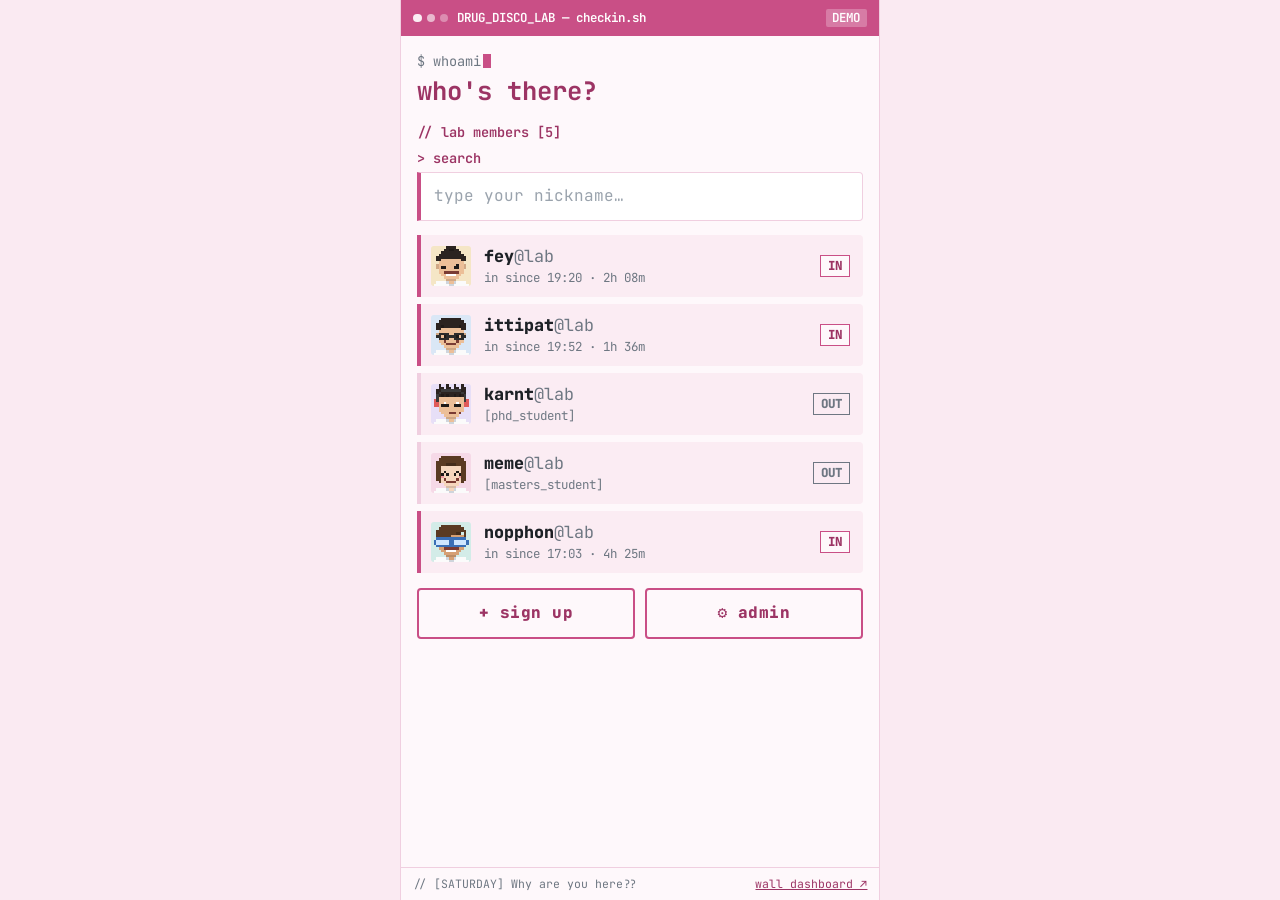
==== docs/app/index.html @ cebe3c1f "check in and sign in demo" ====
<!doctype html>
<html lang="en">
<head>
  <meta charset="utf-8">
  <meta name="viewport" content="width=device-width, initial-scale=1, viewport-fit=cover">
  <meta name="theme-color" content="#2f6fb5">
  <meta name="robots" content="noindex, nofollow">
  <meta name="apple-mobile-web-app-capable" content="yes">
  <title>Lab check-in</title>
  <link rel="preconnect" href="https://fonts.googleapis.com">
  <link rel="preconnect" href="https://fonts.gstatic.com" crossorigin>
  <link href="https://fonts.googleapis.com/css2?family=JetBrains+Mono:wght@400;600;800&display=swap" rel="stylesheet">
  <link rel="stylesheet" href="app.css">
</head>
<body>
  <div class="app">
    <header class="titlebar">
      <div class="dots"><span></span><span></span><span></span></div>
      <div class="title">DRUG_DISCO_LAB — checkin.sh</div>
      <span class="demo-tag" id="demoTag" hidden>DEMO</span>
    </header>

    <!-- every screen is drawn in here by app.js -->
    <main class="view" id="view" aria-live="polite"></main>

    <footer class="footer">
      <span id="dayLine">// presence.sh</span>
      <a href="../" class="link">wall dashboard ↗</a>
    </footer>
  </div>

  <script src="../js/config.js"></script>
  <script src="../js/themes.js"></script>
  <script src="../js/avatar.js"></script>
  <script src="../js/backend-demo.js"></script>
  <script src="app.js"></script>
</body>
</html>
---- docs/app/app.css ----
/* Drug Disco Lab — mobile check-in app
 * Same terminal look and day colours as the wall dashboard, sized for phones. */

:root {
  --bg: #e8f0f9;
  --surface: #f8fbfe;
  --line: #cfdff1;
  --accent: #2f6fb5;
  --accent-ink: #1f5390;
  --accent-soft: #dae7f6;
  --ink: #1d2126;
  --ink-2: #4a525c;
  --muted: #6e7782;
  --danger: #c8333a;
  --ok: #1f8a4c;
  --mono: 'JetBrains Mono', 'DejaVu Sans Mono', 'Menlo', 'Consolas', monospace;
  --emoji: 'Noto Color Emoji', 'Apple Color Emoji', 'Segoe UI Emoji', sans-serif;
}

* { box-sizing: border-box; -webkit-tap-highlight-color: transparent; }
[hidden] { display: none !important; }

html, body {
  margin: 0;
  min-height: 100%;
  background: var(--bg);
  color: var(--ink);
  font-family: var(--mono);
  font-size: 16px;
  line-height: 1.4;
}

button, input, select { font: inherit; color: inherit; }
button { cursor: pointer; }
:focus-visible { outline: 3px solid var(--accent); outline-offset: 2px; }

.app {
  max-width: 480px;
  min-height: 100dvh;
  margin: 0 auto;
  display: flex;
  flex-direction: column;
  background: var(--surface);
  border-left: 1px solid var(--line);
  border-right: 1px solid var(--line);
}

/* ── title bar ─────────────────────────────────────────────── */
.titlebar {
  position: sticky; top: 0; z-index: 5;
  display: flex; align-items: center; gap: .7em;
  padding: .7em 1em;
  padding-top: max(.7em, env(safe-area-inset-top));
  background: var(--accent);
  color: #fff;
  font-size: .78em;
  font-weight: 600;
}
.dots { display: flex; gap: .35em; }
.dots span { width: .7em; height: .7em; border-radius: 50%; background: rgba(255,255,255,.9); }
.dots span:nth-child(2) { background: rgba(255,255,255,.6); }
.dots span:nth-child(3) { background: rgba(255,255,255,.35); }
.title { flex: 1; white-space: nowrap; overflow: hidden; text-overflow: ellipsis; }
.demo-tag { padding: .05em .5em; background: rgba(255,255,255,.25); border-radius: 2px; }

/* ── main area ─────────────────────────────────────────────── */
.view {
  flex: 1;
  padding: 1em 1em 1.5em;
  animation: enter .35s ease-out;
}
.view.swap { animation: none; }
@keyframes enter { from { opacity: 0; transform: translateY(8px); } }

.prompt { color: var(--muted); font-size: .85em; }
.cursor {
  display: inline-block; width: .55em; height: 1em; margin-left: .15em; vertical-align: -.12em;
  background: var(--accent); animation: blink 1.05s steps(1) infinite;
}
@keyframes blink { 50% { opacity: 0; } }

h1.big { margin: .2em 0 .6em; font-size: 1.6em; line-height: 1.2; color: var(--accent-ink); }
h2 { margin: 1.2em 0 .5em; font-size: .85em; color: var(--accent-ink); font-weight: 600; }
.muted { color: var(--muted); }
.small { font-size: .82em; }

.back {
  display: inline-flex; align-items: center; gap: .4em;
  margin: -.2em 0 .6em;
  padding: .4em .2em;
  background: none; border: 0;
  color: var(--accent-ink);
}

/* ── inputs ────────────────────────────────────────────────── */
.field { display: block; margin: 0 0 .9em; }
.field .label { display: block; margin-bottom: .3em; color: var(--accent-ink); font-size: .85em; font-weight: 600; }
.field .hint { display: block; margin-top: .25em; color: var(--muted); font-size: .75em; }
input[type=text], input[type=search], input[type=password], input[type=tel], select {
  width: 100%;
  padding: .75em .8em;
  background: #fff;
  border: 1px solid var(--line);
  border-left: 4px solid var(--accent);
  border-radius: 0 4px 4px 0;
  font-size: 1em;
}
input::placeholder { color: #9aa3ad; }

/* ── buttons ───────────────────────────────────────────────── */
.btn {
  display: flex; align-items: center; justify-content: center; gap: .5em;
  width: 100%;
  min-height: 3.2em;
  margin: .5em 0;
  padding: .7em 1em;
  border: 2px solid var(--accent);
  border-radius: 4px;
  background: var(--surface);
  color: var(--accent-ink);
  font-weight: 800;
  letter-spacing: .03em;
}
.btn.primary { background: var(--accent); color: #fff; font-size: 1.15em; min-height: 3.6em; }
.btn.danger  { border-color: var(--danger); color: var(--danger); }
.btn.danger.primary { background: var(--danger); color: #fff; }
.btn:active { transform: translateY(1px); }
.btn[disabled] { opacity: .5; }
.row { display: flex; gap: .6em; }
.row .btn { flex: 1; }
.linkbtn { background: none; border: 0; padding: .6em 0; color: var(--accent-ink); text-decoration: underline; }

/* ── member list ───────────────────────────────────────────── */
.members { list-style: none; margin: 0; padding: 0; }
.member {
  display: grid;
  grid-template-columns: 2.6em minmax(0, 1fr) auto;
  align-items: center;
  gap: .75em;
  width: 100%;
  margin: 0 0 .45em;
  padding: .65em .8em .65em .6em;
  background: color-mix(in srgb, var(--accent-soft) 40%, var(--surface));
  border: 0;
  border-left: 4px solid var(--line);
  border-radius: 0 4px 4px 0;
  text-align: left;
}
.member.in { border-left-color: var(--accent); }
.avatar {
  display: grid; place-items: center;
  width: 2.5em; height: 2.5em;
  background: var(--accent-soft); color: var(--accent-ink);
  font-weight: 800; border-radius: 3px;
}
.avatar.big { width: 3.4em; height: 3.4em; font-size: 1.2em; }
.who { min-width: 0; }
.nick { font-weight: 800; font-size: 1.05em; }
.nick .at { color: var(--muted); font-weight: 400; }
.pos { display: block; color: var(--muted); font-size: .78em; white-space: nowrap; overflow: hidden; text-overflow: ellipsis; }
.badge {
  padding: .1em .55em;
  border: 1px solid var(--muted);
  color: var(--muted);
  font-size: .78em; font-weight: 800;
}
.badge.in { border-color: var(--accent); color: var(--accent-ink); background: var(--surface); }
.continue { border-left-color: var(--accent); background: var(--accent-soft); }

/* ── PIN pad ───────────────────────────────────────────────── */
.who-head { display: flex; align-items: center; gap: .9em; margin: .3em 0 1em; }
.who-head .nick { font-size: 1.3em; }
.pin-dots { display: flex; justify-content: center; gap: .6em; margin: 1em 0 .4em; }
.pin-dots span {
  width: 1.1em; height: 1.1em;
  border: 2px solid var(--accent);
  border-radius: 50%;
  transition: background .1s;
}
.pin-dots span.on { background: var(--accent); }
.pin-dots.shake { animation: shake .4s; }
@keyframes shake { 20%, 60% { transform: translateX(-8px); } 40%, 80% { transform: translateX(8px); } }
.msg { min-height: 1.5em; margin: .3em 0 .6em; text-align: center; font-size: .9em; }
.msg.err { color: var(--danger); font-weight: 600; }
.msg.ok { color: var(--ok); font-weight: 600; }
.keypad { display: grid; grid-template-columns: repeat(3, 1fr); gap: .6em; max-width: 340px; margin: 0 auto; }
.key {
  min-height: 3.6em;
  background: color-mix(in srgb, var(--accent-soft) 55%, var(--surface));
  border: 1px solid var(--line);
  border-radius: 6px;
  font-size: 1.4em; font-weight: 800;
  color: var(--accent-ink);
}
.key:active { background: var(--accent); color: #fff; }
.key.ghost { background: none; border-color: transparent; font-size: 1.1em; }

/* ── feelings ──────────────────────────────────────────────── */
.emojis { display: grid; grid-template-columns: repeat(7, 1fr); gap: .35em; margin: .3em 0 .7em; }
.emoji {
  aspect-ratio: 1;
  font-family: var(--emoji);
  font-size: 1.45em;
  background: var(--surface);
  border: 1px solid var(--line);
  border-radius: 6px;
  padding: 0;
}
.emoji.on { background: var(--accent-soft); border: 2px solid var(--accent); transform: scale(1.06); }
.counter { float: right; color: var(--muted); font-size: .75em; font-weight: 400; }

.statusbox {
  margin: 0 0 1em;
  padding: .7em .9em;
  background: color-mix(in srgb, var(--accent-soft) 45%, var(--surface));
  border-left: 4px solid var(--accent);
}
.statusbox .big { font-size: 1.25em; font-weight: 800; color: var(--accent-ink); }

/* ── success screen ────────────────────────────────────────── */
.terminal { margin: .5em 0 1em; padding: .9em; background: var(--ink); color: #d6e2f0; border-radius: 6px; font-size: .9em; min-height: 9em; }
.terminal .ok { color: #7ee2a8; font-weight: 800; }
.terminal .hl { color: #fff; font-weight: 800; font-size: 1.15em; }
.bigmark { font-size: 3.2em; line-height: 1; color: var(--accent); font-weight: 800; text-align: center; margin: .3em 0; animation: pop .5s cubic-bezier(.2,.8,.2,1); }
@keyframes pop { 0% { transform: scale(.3); opacity: 0; } 70% { transform: scale(1.15); } }
.countdown { height: 4px; background: var(--line); overflow: hidden; border-radius: 2px; }
.countdown i { display: block; height: 100%; background: var(--accent); animation: drain linear forwards; }
@keyframes drain { from { width: 100%; } to { width: 0; } }

/* ── admin ─────────────────────────────────────────────────── */
.tabs { display: flex; gap: .4em; margin: .4em 0 .8em; }
.tab { flex: 1; padding: .55em .4em; background: var(--surface); border: 1px solid var(--line); border-bottom: 3px solid var(--line); font-weight: 600; color: var(--muted); }
.tab.on { border-bottom-color: var(--accent); color: var(--accent-ink); }
.card { margin: 0 0 .6em; padding: .7em .8em; border: 1px solid var(--line); border-left: 4px solid var(--accent); border-radius: 0 4px 4px 0; background: #fff; }
.card.inactive { opacity: .6; border-left-color: var(--muted); }
.card .meta { color: var(--muted); font-size: .78em; margin: .15em 0 .5em; }
.chips { display: flex; flex-wrap: wrap; gap: .4em; }
.chip { padding: .45em .7em; border: 1px solid var(--accent); border-radius: 4px; background: var(--surface); color: var(--accent-ink); font-size: .82em; font-weight: 600; }
.chip.danger { border-color: var(--danger); color: var(--danger); }
.chip.armed { background: var(--danger); color: #fff; }
.pinshow { margin: .5em 0 0; padding: .6em; background: var(--accent-soft); text-align: center; font-size: 1.4em; font-weight: 800; letter-spacing: .25em; color: var(--accent-ink); }
.empty { color: var(--muted); padding: .8em 0; }

/* ── avatars & builder ─────────────────────────────────────── */
.avatar.face { background: none; padding: 0; overflow: hidden; }
.avatar svg { display: block; width: 100%; height: 100%; }
.builder { margin: .4em 0 1em; padding: .8em; border: 1px dashed var(--line); border-radius: 6px; }
.builder h2 { margin-top: 0; }
.av-top { display: flex; flex-direction: column; align-items: center; gap: .4em; margin: .4em 0 .8em; }
.av-preview {
  display: grid; place-items: center;
  background: var(--accent-soft); color: var(--accent-ink);
  border: 3px solid var(--accent); border-radius: 6px;
  font-size: 2.6em; font-weight: 800; line-height: 1; overflow: hidden;   /* initials-only preview */
  width: 3.1em; height: 3.1em;
}
.av-preview.face { font-size: 1em; width: 8em; height: 8em; padding: 0; }
.av-preview svg { display: block; width: 100%; height: 100%; }
.av-ini { color: var(--muted); font-size: .8em; }
.av-row { display: grid; grid-template-columns: 6.5em auto minmax(0, 1fr) auto; align-items: center; gap: .5em; margin: .35em 0; }
.av-row:has(.av-sw) { grid-template-columns: 6.5em minmax(0, 1fr); }
.av-label { color: var(--accent-ink); font-size: .8em; font-weight: 600; }
.av-val { text-align: center; font-weight: 600; }
.av-btn { width: 2.6em; height: 2.4em; border: 1px solid var(--line); border-radius: 4px; background: var(--surface); color: var(--accent-ink); }
.av-sw { display: flex; flex-wrap: wrap; gap: .35em; }
.sw { width: 1.9em; height: 1.9em; border-radius: 50%; border: 2px solid rgba(0,0,0,.08); padding: 0; }
.sw.on { outline: 3px solid var(--accent); outline-offset: 2px; }

/* ── footer ────────────────────────────────────────────────── */
.footer {
  display: flex; justify-content: space-between; gap: 1em;
  padding: .7em 1em;
  padding-bottom: max(.7em, env(safe-area-inset-bottom));
  border-top: 1px solid var(--line);
  color: var(--muted);
  font-size: .72em;
}
.link { color: var(--accent-ink); }

@media (prefers-reduced-motion: reduce) {
  *, *::before, *::after { animation: none !important; transition: none !important; }
}
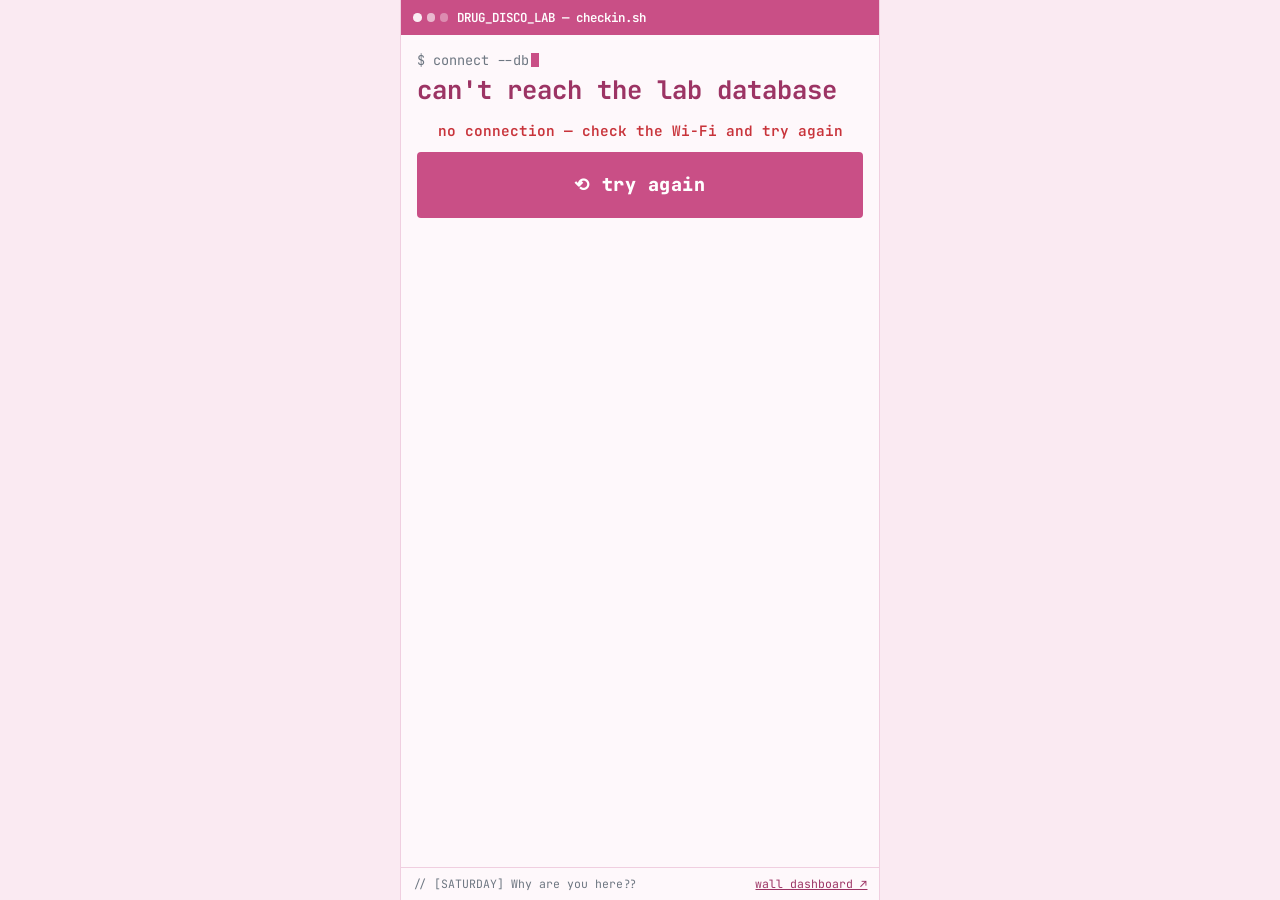
==== commit f28af045: "launch live set up" ====
--- a/docs/app/index.html
+++ b/docs/app/index.html
@@ -33,6 +33,8 @@
   <script src="../js/themes.js"></script>
   <script src="../js/avatar.js"></script>
   <script src="../js/backend-demo.js"></script>
+  <script src="../js/backend-supabase.js"></script>
+  <script src="../js/backend.js"></script>
   <script src="app.js"></script>
 </body>
 </html>
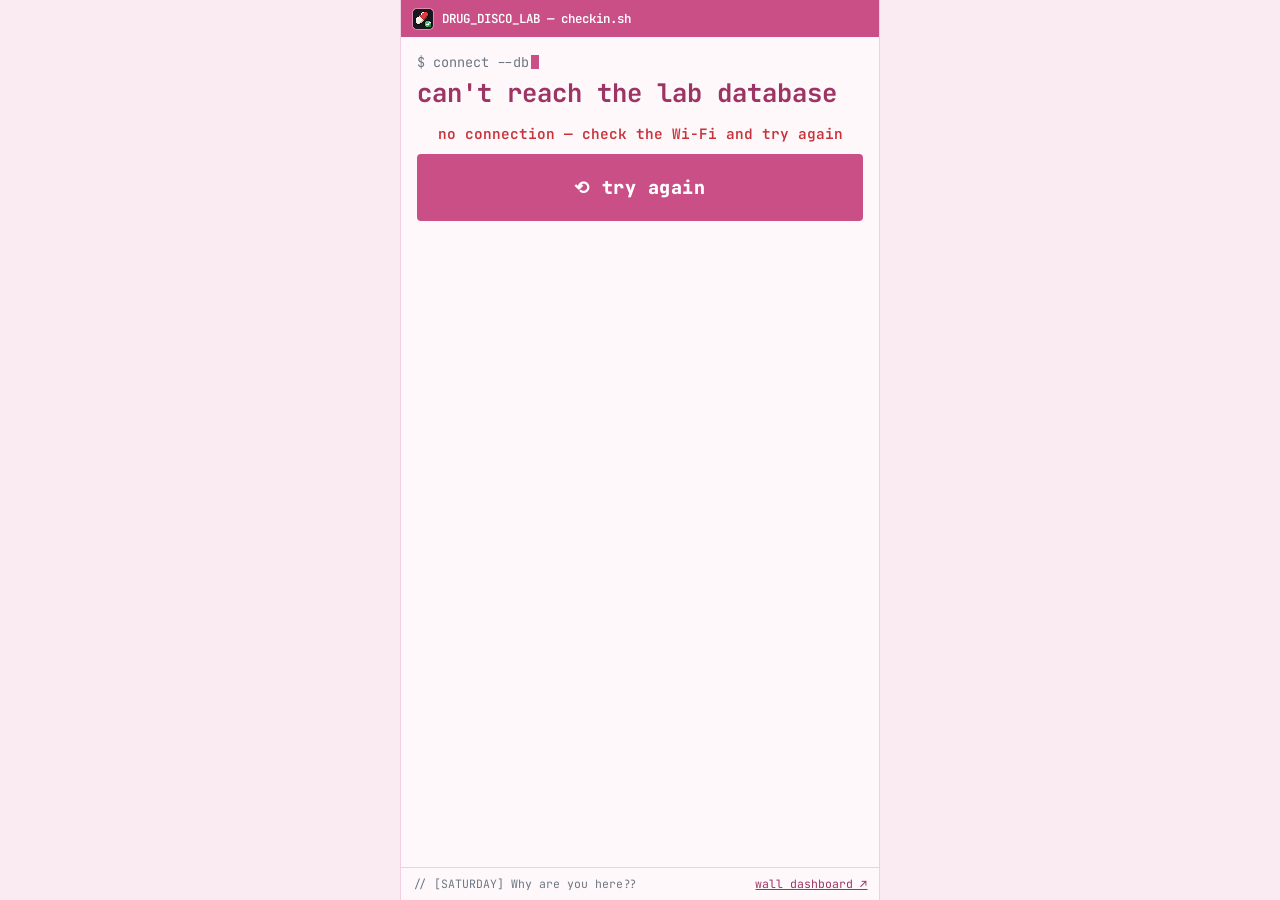
==== commit 79caad75: "app logo added" ====
--- a/docs/app/index.html
+++ b/docs/app/index.html
@@ -6,7 +6,12 @@
   <meta name="theme-color" content="#2f6fb5">
   <meta name="robots" content="noindex, nofollow">
   <meta name="apple-mobile-web-app-capable" content="yes">
+  <meta name="apple-mobile-web-app-title" content="Lab check-in">
   <title>Lab check-in</title>
+  <link rel="icon" href="../icons/favicon.ico" sizes="any">
+  <link rel="icon" href="../icons/logo.svg" type="image/svg+xml">
+  <link rel="apple-touch-icon" href="../icons/apple-touch-icon.png">
+  <link rel="manifest" href="manifest.webmanifest">
   <link rel="preconnect" href="https://fonts.googleapis.com">
   <link rel="preconnect" href="https://fonts.gstatic.com" crossorigin>
   <link href="https://fonts.googleapis.com/css2?family=JetBrains+Mono:wght@400;600;800&display=swap" rel="stylesheet">
@@ -15,7 +20,7 @@
 <body>
   <div class="app">
     <header class="titlebar">
-      <div class="dots"><span></span><span></span><span></span></div>
+      <img class="logo" src="../icons/logo.svg" alt="" width="22" height="22">
       <div class="title">DRUG_DISCO_LAB — checkin.sh</div>
       <span class="demo-tag" id="demoTag" hidden>DEMO</span>
     </header>
--- a/docs/app/app.css
+++ b/docs/app/app.css
@@ -56,6 +56,7 @@
   font-size: .78em;
   font-weight: 600;
 }
+.logo { width: 1.6em; height: 1.6em; flex: none; image-rendering: pixelated; border-radius: .3em; box-shadow: 0 0 0 1px rgba(255,255,255,.35); }
 .dots { display: flex; gap: .35em; }
 .dots span { width: .7em; height: .7em; border-radius: 50%; background: rgba(255,255,255,.9); }
 .dots span:nth-child(2) { background: rgba(255,255,255,.6); }
